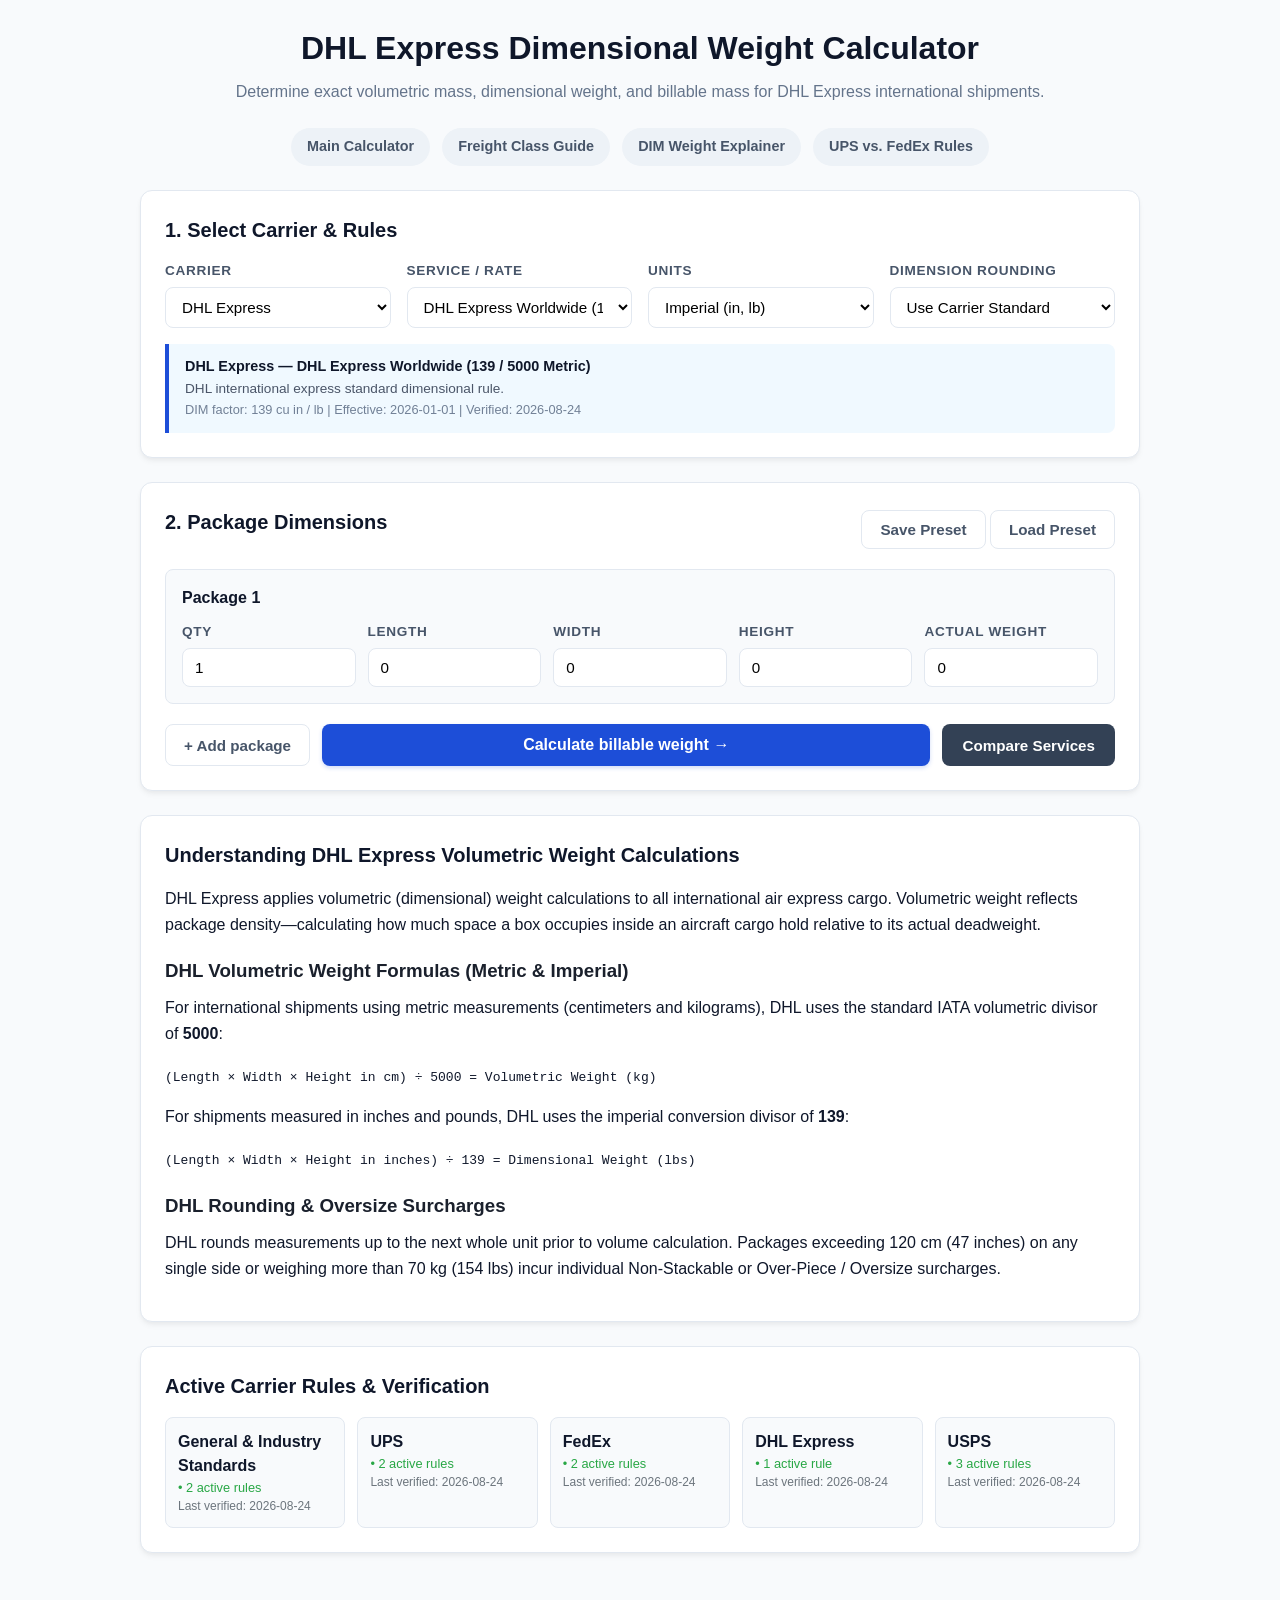
==== dhl-dim-calculator.html @ 014678d6 "Create dhl-dim-calculator.html" ====
<!DOCTYPE html>
<html lang="en">
<head>
    <meta charset="UTF-8">
    <meta name="viewport" content="width=device-width, initial-scale=1.0">
    <title>DHL Express DIM Weight Calculator | Volumetric Weight Tool</title>
    <meta name="description" content="Calculate volumetric dimensional weight for DHL Express Worldwide and international air shipments using standard 5000 metric and 139 imperial divisors.">
    <script async src="https://pagead2.googlesyndication.com/pagead/js/adsbygoogle.js?client=ca-pub-4218227228599951" crossorigin="anonymous"></script>
    <link rel="stylesheet" href="styles.css">
</head>
<body>
    <div class="container">
        <header>
            <h1>DHL Express Dimensional Weight Calculator</h1>
            <p>Determine exact volumetric mass, dimensional weight, and billable mass for DHL Express international shipments.</p>
        </header>

        <!-- Navigation Bar -->
        <nav class="top-nav">
            <a href="index.html" class="nav-link">Main Calculator</a>
            <a href="freight-class-guide.html" class="nav-link">Freight Class Guide</a>
            <a href="dim-weight-explainer.html" class="nav-link">DIM Weight Explainer</a>
            <a href="ups-vs-fedex-dim.html" class="nav-link">UPS vs. FedEx Rules</a>
        </nav>

        <!-- Calculator Tool Section -->
        <div class="card">
            <h2>1. Select Carrier & Rules</h2>
            <div class="form-grid">
                <div class="form-group">
                    <label for="carrier-select">Carrier</label>
                    <select id="carrier-select"></select>
                </div>
                <div class="form-group">
                    <label for="service-select">Service / Rate</label>
                    <select id="service-select"></select>
                </div>
                <div class="form-group">
                    <label for="unit-select">Units</label>
                    <select id="unit-select">
                        <option value="imperial">Imperial (in, lb)</option>
                        <option value="metric">Metric (cm, kg)</option>
                    </select>
                </div>
                <div class="form-group">
                    <label for="rounding-select">Dimension Rounding</label>
                    <select id="rounding-select">
                        <option value="carrier">Use Carrier Standard</option>
                        <option value="up">Round Up Always</option>
                        <option value="exact">Exact (No Rounding)</option>
                    </select>
                </div>
            </div>
            <div id="rule-info" class="info-box">Loading rule info...</div>
        </div>

        <div class="card">
            <div class="card-header-actions">
                <h2>2. Package Dimensions</h2>
                <div class="preset-controls">
                    <button type="button" class="btn-secondary" onclick="savePreset()">Save Preset</button>
                    <button type="button" class="btn-secondary" onclick="loadPreset()">Load Preset</button>
                </div>
            </div>

            <div id="package-rows"></div>

            <div class="button-group">
                <button type="button" class="btn-secondary" onclick="addPackageRow()">+ Add package</button>
                <button type="button" class="btn-primary" onclick="calculate()">Calculate billable weight &rarr;</button>
                <button type="button" class="btn-dark" onclick="compareServices()">Compare Services</button>
            </div>
        </div>

        <!-- Calculation Results -->
        <div id="results-card" class="card results-card" style="display: none;">
            <div class="card-header-actions">
                <h2>3. Calculation Summary</h2>
                <div class="export-controls">
                    <button type="button" class="btn-secondary" onclick="exportCSV()">Export CSV</button>
                    <button type="button" class="btn-secondary" onclick="exportPDF()">Print / Save PDF</button>
                </div>
            </div>
            <div class="summary-banner" id="summary-banner"></div>
            <div id="comparison-section" style="display: none;">
                <h3>Carrier Comparison Summary</h3>
                <div class="table-container">
                    <table class="data-table" id="comparison-table">
                        <thead>
                            <tr>
                                <th>Carrier / Rule</th>
                                <th>DIM Factor</th>
                                <th>Actual Wt</th>
                                <th>DIM Wt</th>
                                <th>Billable Wt</th>
                            </tr>
                        </thead>
                        <tbody></tbody>
                    </table>
                </div>
            </div>
            <h3>Package Details</h3>
            <div class="table-container">
                <table class="data-table" id="results-table">
                    <thead>
                        <tr>
                            <th>Pkg #</th>
                            <th>Qty</th>
                            <th>Dimensions</th>
                            <th>Volume</th>
                            <th>Actual Wt</th>
                            <th>DIM Wt</th>
                            <th>Density</th>
                            <th>Est. Freight Class</th>
                        </tr>
                    </thead>
                    <tbody></tbody>
                </table>
            </div>
        </div>

        <!-- SEO Content Section -->
        <div class="card guide-content">
            <h2>Understanding DHL Express Volumetric Weight Calculations</h2>
            <p>DHL Express applies volumetric (dimensional) weight calculations to all international air express cargo. Volumetric weight reflects package density—calculating how much space a box occupies inside an aircraft cargo hold relative to its actual deadweight.</p>
            
            <h3>DHL Volumetric Weight Formulas (Metric & Imperial)</h3>
            <p>For international shipments using metric measurements (centimeters and kilograms), DHL uses the standard IATA volumetric divisor of <strong>5000</strong>:</p>
            <p><code>(Length × Width × Height in cm) ÷ 5000 = Volumetric Weight (kg)</code></p>
            <p>For shipments measured in inches and pounds, DHL uses the imperial conversion divisor of <strong>139</strong>:</p>
            <p><code>(Length × Width × Height in inches) ÷ 139 = Dimensional Weight (lbs)</code></p>

            <h3>DHL Rounding & Oversize Surcharges</h3>
            <p>DHL rounds measurements up to the next whole unit prior to volume calculation. Packages exceeding 120 cm (47 inches) on any single side or weighing more than 70 kg (154 lbs) incur individual Non-Stackable or Over-Piece / Oversize surcharges.</p>
        </div>

        <div class="card">
            <h2>Active Carrier Rules & Verification</h2>
            <div class="status-grid" id="status-list"></div>
        </div>
    </div>

    <script src="carrier-rules.js"></script>
    <script src="calculator.js"></script>
    <script>
        // Pre-select DHL automatically when the page loads
        document.addEventListener("DOMContentLoaded", () => {
            const carrierSelect = document.getElementById("carrier-select");
            if (carrierSelect) {
                carrierSelect.value = "dhl";
                onCarrierChange();
            }
        });
    </script>
</body>
</html>
---- styles.css ----
/*
=========================================================
MAIN APPLICATION STYLES
=========================================================
*/

:root {
    --primary-color: #1d4ed8;
    --primary-hover: #1e40af;
    --secondary-color: #475569;
    --bg-color: #f8fafc;
    --card-bg: #ffffff;
    --border-color: #e2e8f0;
    --text-color: #0f172a;
    --text-muted: #64748b;
    --success-bg: #f0fdf4;
    --success-border: #bbf7d0;
    --warning-bg: #fefce8;
    --warning-border: #fef08a;
}

* {
    box-sizing: border-box;
    margin: 0;
    padding: 0;
}

body {
    font-family: -apple-system, BlinkMacSystemFont, "Segoe UI", Roboto, Helvetica, Arial, sans-serif;
    background-color: var(--bg-color);
    color: var(--text-color);
    line-height: 1.5;
    padding: 24px 16px;
}

.container {
    max-width: 1000px;
    margin: 0 auto;
}

header {
    margin-bottom: 24px;
    text-align: center;
}

header h1 {
    font-size: 2rem;
    color: var(--text-color);
    margin-bottom: 8px;
    font-weight: 800;
}

header p {
    color: var(--text-muted);
    font-size: 1rem;
}

/* Navigation Bar */
.top-nav {
    display: flex;
    justify-content: center;
    gap: 12px;
    margin-bottom: 24px;
    flex-wrap: wrap;
}

.nav-link {
    text-decoration: none;
    color: var(--secondary-color);
    font-weight: 600;
    font-size: 0.9rem;
    padding: 8px 16px;
    border-radius: 20px;
    background: #edf2f7;
    transition: all 0.2s ease;
}

.nav-link:hover {
    background: #e2e8f0;
    color: var(--primary-color);
}

.nav-link.active {
    background: var(--primary-color);
    color: #ffffff;
}

/* Cards & Layout */
.card {
    background: var(--card-bg);
    border: 1px solid var(--border-color);
    border-radius: 12px;
    padding: 24px;
    margin-bottom: 24px;
    box-shadow: 0 4px 6px -1px rgba(0, 0, 0, 0.05), 0 2px 4px -1px rgba(0, 0, 0, 0.03);
}

.card h2 {
    font-size: 1.25rem;
    margin-bottom: 16px;
    font-weight: 700;
}

.card-header-actions {
    display: flex;
    justify-content: space-between;
    align-items: center;
    margin-bottom: 16px;
}

/* Form Elements */
.form-grid {
    display: grid;
    grid-template-columns: repeat(auto-fit, minmax(200px, 1fr));
    gap: 16px;
    margin-bottom: 16px;
}

.form-grid-5 {
    display: grid;
    grid-template-columns: repeat(auto-fit, minmax(130px, 1fr));
    gap: 12px;
}

.form-group {
    display: flex;
    flex-direction: column;
}

.form-group label {
    font-size: 0.85rem;
    font-weight: 600;
    margin-bottom: 6px;
    color: var(--secondary-color);
    text-transform: uppercase;
    letter-spacing: 0.05em;
}

input, select {
    width: 100%;
    padding: 10px 12px;
    border: 1px solid var(--border-color);
    border-radius: 8px;
    font-size: 0.95rem;
    background-color: #fff;
    transition: border-color 0.2s ease;
}

input:focus, select:focus {
    outline: none;
    border-color: var(--primary-color);
    box-shadow: 0 0 0 3px rgba(29, 78, 216, 0.15);
}

/* Info Banner */
.info-box {
    background-color: #f0f9ff;
    border-left: 4px solid var(--primary-color);
    padding: 12px 16px;
    border-radius: 0 8px 8px 0;
    font-size: 0.9rem;
    margin-top: 12px;
}

/* Package Rows */
.package-row {
    background-color: #f8fafc;
    border: 1px solid var(--border-color);
    border-radius: 8px;
    padding: 16px;
    margin-bottom: 12px;
}

.package-row-header {
    display: flex;
    justify-content: space-between;
    align-items: center;
    margin-bottom: 12px;
    font-weight: 700;
}

.remove-package {
    background: none;
    border: none;
    color: #ef4444;
    cursor: pointer;
    font-size: 0.85rem;
    font-weight: 600;
}

/* Buttons */
.button-group {
    display: flex;
    gap: 12px;
    margin-top: 20px;
    flex-wrap: wrap;
}

.btn-primary {
    background-color: var(--primary-color);
    color: #ffffff;
    font-size: 1rem;
    font-weight: 700;
    padding: 12px 24px;
    border: none;
    border-radius: 8px;
    cursor: pointer;
    flex: 2;
    min-width: 200px;
    box-shadow: 0 2px 4px rgba(29, 78, 216, 0.2);
    transition: all 0.2s ease;
}

.btn-primary:hover {
    background-color: var(--primary-hover);
}

.btn-secondary {
    background-color: #ffffff;
    color: var(--secondary-color);
    font-size: 0.95rem;
    font-weight: 600;
    padding: 10px 18px;
    border: 1px solid var(--border-color);
    border-radius: 8px;
    cursor: pointer;
    transition: all 0.2s ease;
}

.btn-secondary:hover {
    background-color: #f1f5f9;
}

.btn-dark {
    background-color: #334155;
    color: #ffffff;
    font-size: 0.95rem;
    font-weight: 600;
    padding: 10px 20px;
    border: none;
    border-radius: 8px;
    cursor: pointer;
    white-space: nowrap;
    transition: background-color 0.2s ease;
}

.btn-dark:hover {
    background-color: #1e293b;
}

/* Summary Banners & Tables */
.summary-banner {
    padding: 16px 20px;
    border-radius: 8px;
    margin-bottom: 20px;
}

.summary-banner.success {
    background-color: var(--success-bg);
    border: 1px solid var(--success-border);
}

.summary-banner.warning {
    background-color: var(--warning-bg);
    border: 1px solid var(--warning-border);
}

.table-container {
    overflow-x: auto;
    margin-bottom: 20px;
}

.data-table {
    width: 100%;
    border-collapse: collapse;
    text-align: left;
    font-size: 0.9rem;
}

.data-table th {
    background-color: #f1f5f9;
    padding: 12px;
    font-weight: 700;
    border-bottom: 2px solid var(--border-color);
}

.data-table td {
    padding: 12px;
    border-bottom: 1px solid var(--border-color);
}

.status-grid {
    display: grid;
    grid-template-columns: repeat(auto-fit, minmax(180px, 1fr));
    gap: 12px;
}

.status-item {
    background: #f8fafc;
    border: 1px solid var(--border-color);
    padding: 12px;
    border-radius: 8px;
}

/* Guide Content Styles */
.guide-content p {
    margin-bottom: 16px;
    line-height: 1.6;
}

.guide-content h3 {
    margin: 20px 0 10px 0;
    color: #1a202c;
}

/* Print Overrides */
@media print {
    body {
        background-color: #fff;
        padding: 0;
    }

    .container {
        max-width: 100% !important;
        width: 100% !important;
        margin: 0 !important;
    }

    .preset-controls, 
    .button-group, 
    .export-controls, 
    .remove-package,
    .top-nav {
        display: none !important;
    }
}
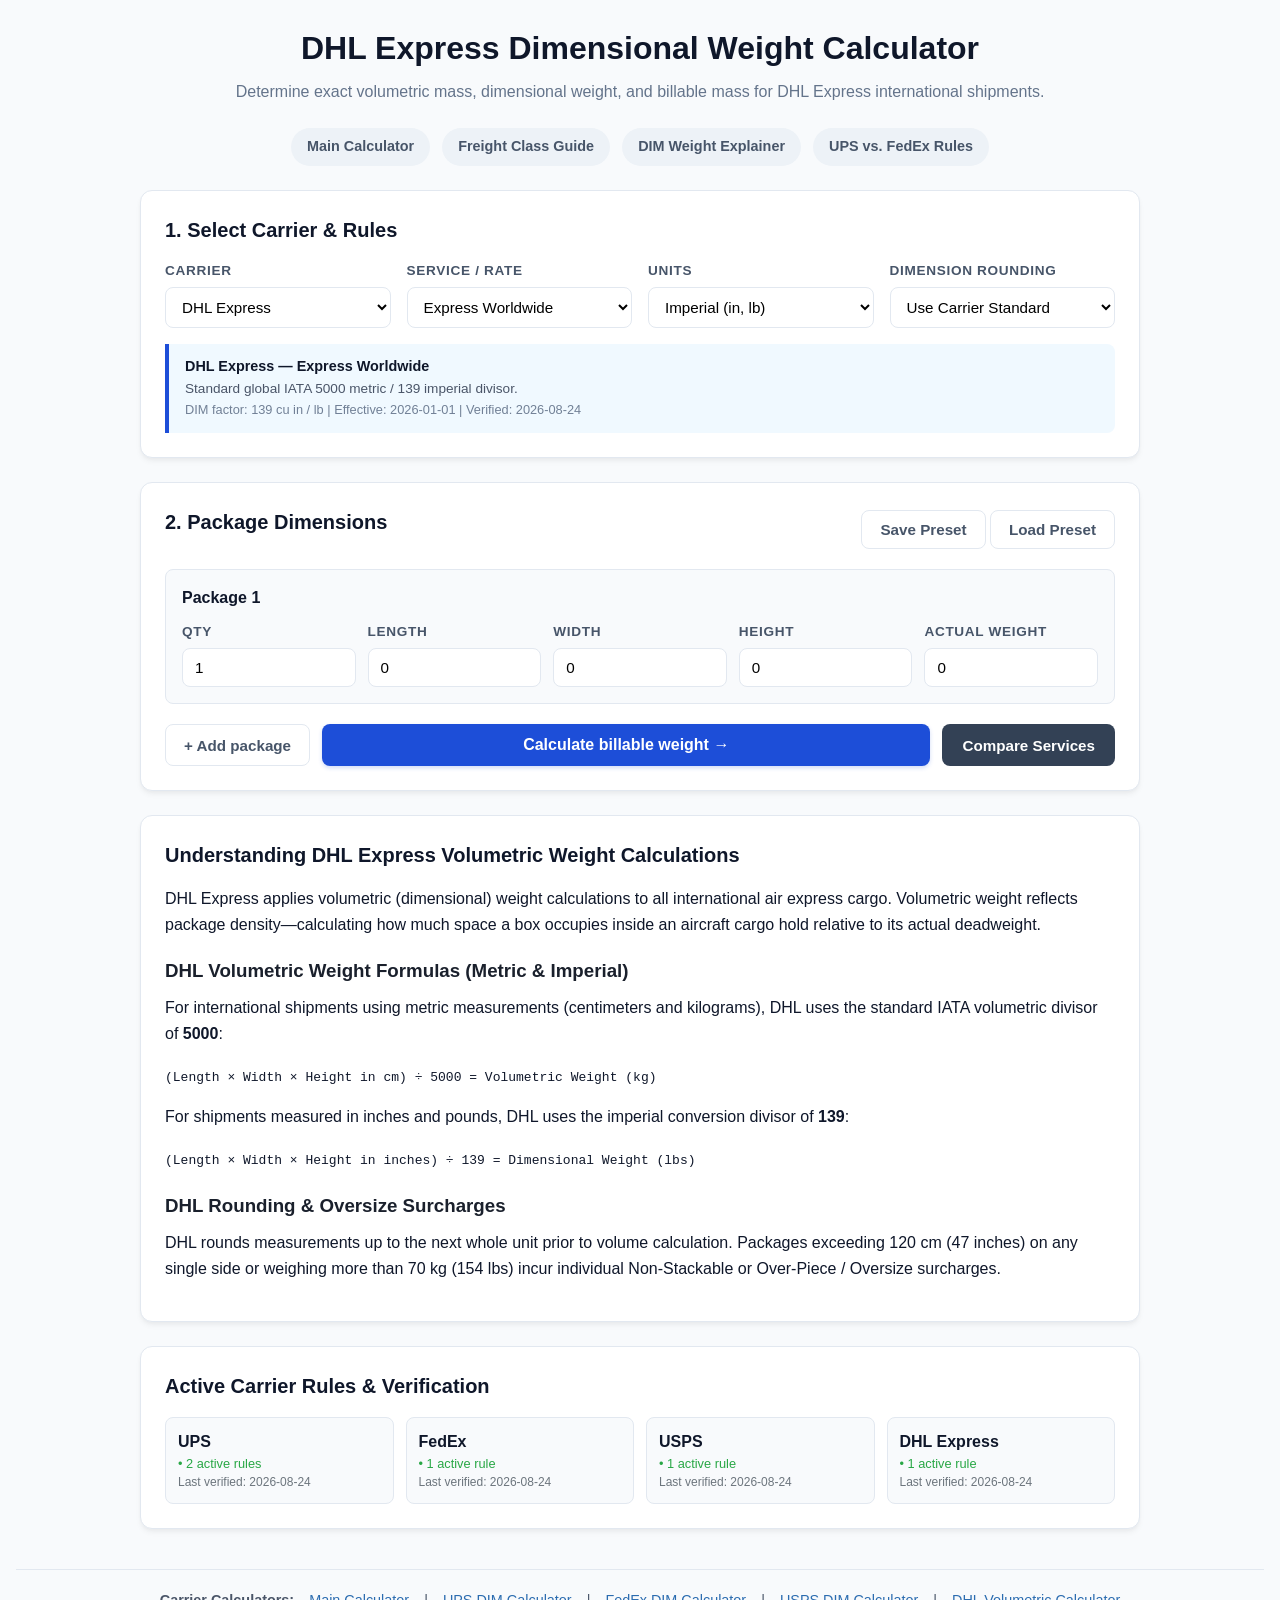
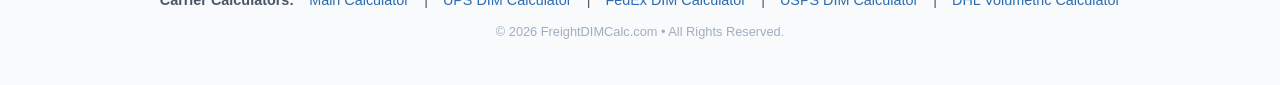
==== commit 398dcfdf: "Update dhl-dim-calculator.html" ====
--- a/dhl-dim-calculator.html
+++ b/dhl-dim-calculator.html
@@ -152,5 +152,17 @@
             }
         });
     </script>
+    <!-- Internal Footer Links for SEO -->
+<footer style="margin-top: 40px; padding: 20px 0; border-top: 1px solid #e2e8f0; text-align: center; font-size: 0.9rem; color: #4a5568;">
+    <div style="max-width: 1000px; margin: 0 auto; display: flex; flex-wrap: wrap; justify-content: center; gap: 15px;">
+        <strong>Carrier Calculators:</strong>
+        <a href="index.html" style="color: #2b6cb0; text-decoration: none;">Main Calculator</a> | 
+        <a href="ups-dim-calculator.html" style="color: #2b6cb0; text-decoration: none;">UPS DIM Calculator</a> | 
+        <a href="fedex-dim-calculator.html" style="color: #2b6cb0; text-decoration: none;">FedEx DIM Calculator</a> | 
+        <a href="usps-dim-calculator.html" style="color: #2b6cb0; text-decoration: none;">USPS DIM Calculator</a> | 
+        <a href="dhl-dim-calculator.html" style="color: #2b6cb0; text-decoration: none;">DHL Volumetric Calculator</a>
+    </div>
+    <p style="margin-top: 10px; font-size: 0.8rem; color: #a0aec0;">&copy; 2026 FreightDIMCalc.com &bull; All Rights Reserved.</p>
+</footer>
 </body>
 </html>
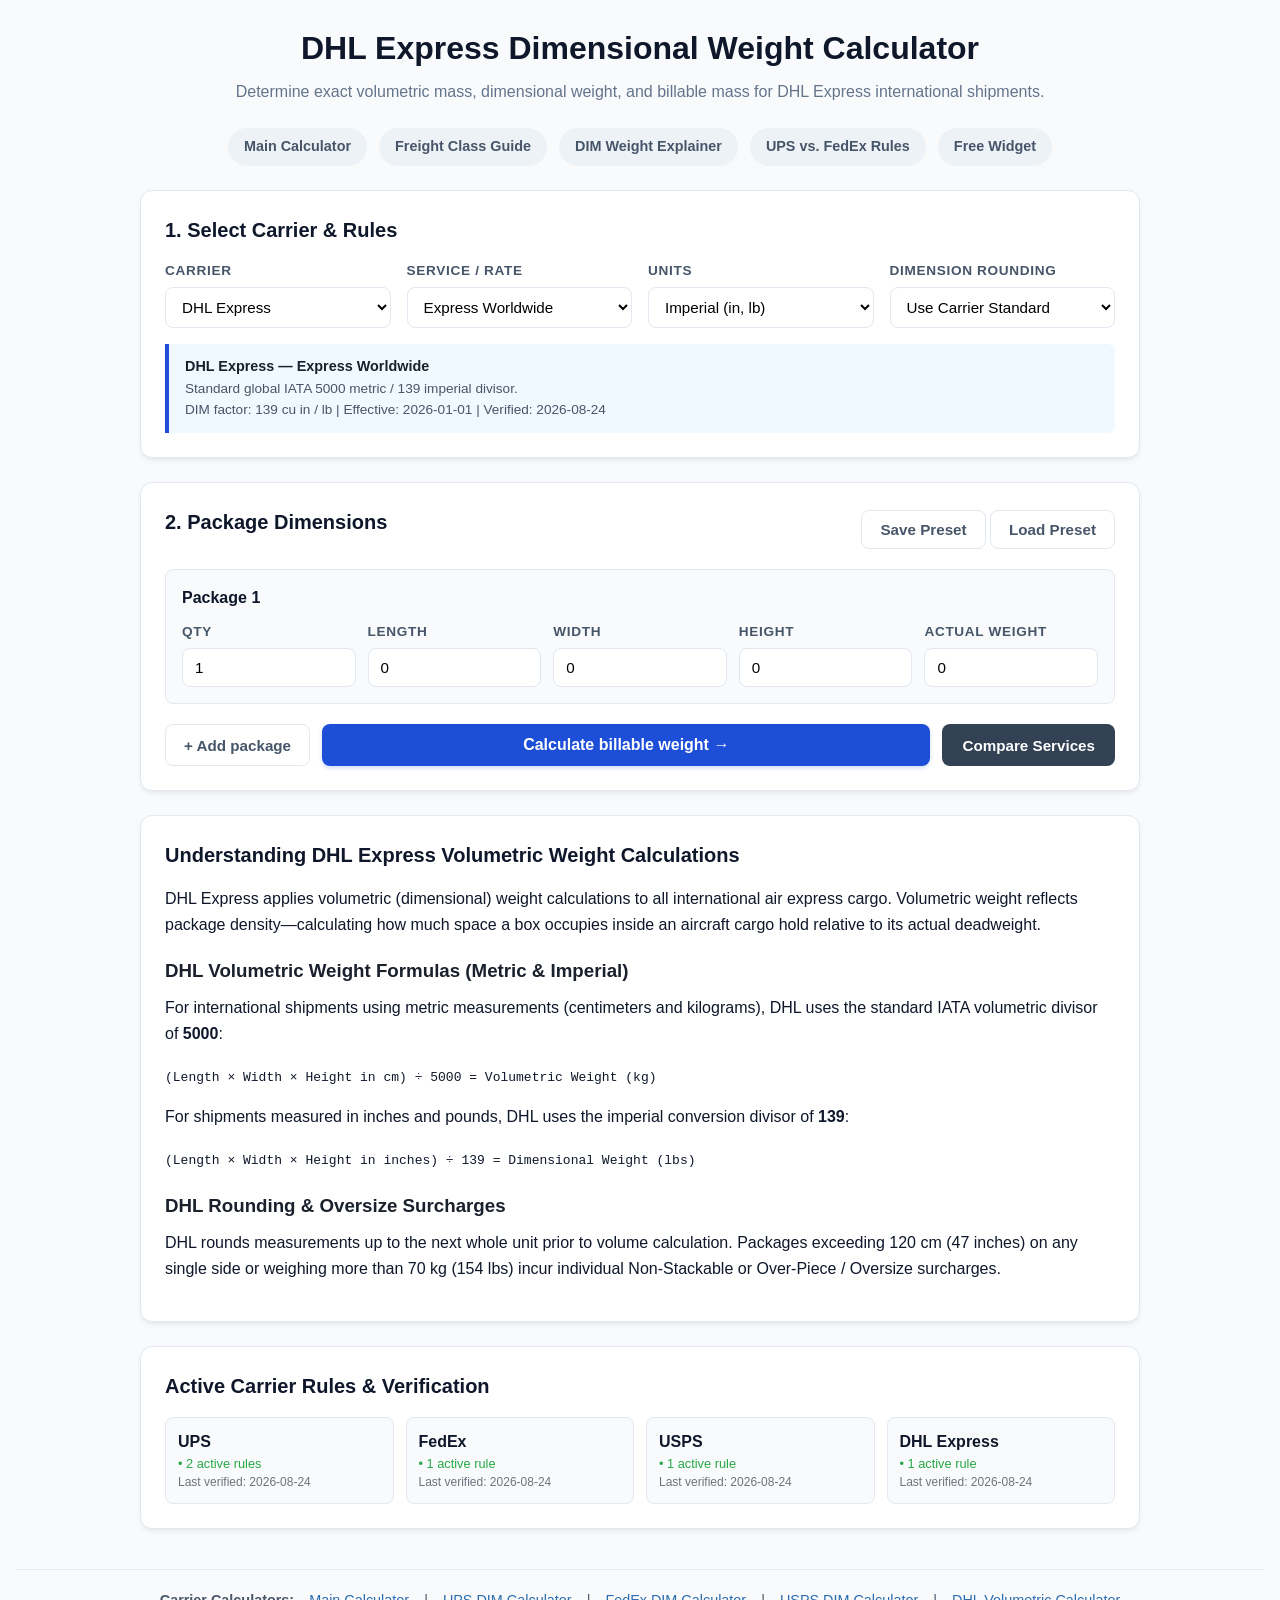
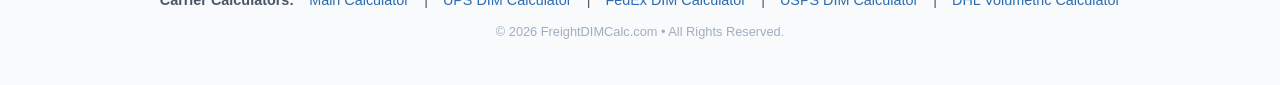
==== commit 96456fba: "Update dhl-dim-calculator.html" ====
--- a/dhl-dim-calculator.html
+++ b/dhl-dim-calculator.html
@@ -21,6 +21,7 @@
             <a href="freight-class-guide.html" class="nav-link">Freight Class Guide</a>
             <a href="dim-weight-explainer.html" class="nav-link">DIM Weight Explainer</a>
             <a href="ups-vs-fedex-dim.html" class="nav-link">UPS vs. FedEx Rules</a>
+            <a href="embed-widget.html" class="nav-link">Free Widget</a>
         </nav>
 
         <!-- Calculator Tool Section -->
@@ -164,5 +165,14 @@
     </div>
     <p style="margin-top: 10px; font-size: 0.8rem; color: #a0aec0;">&copy; 2026 FreightDIMCalc.com &bull; All Rights Reserved.</p>
 </footer>
+    <script>
+  document.addEventListener("DOMContentLoaded", () => {
+    const carrierSelect = document.getElementById("carrier-select");
+    if (carrierSelect) {
+      carrierSelect.value = "dhl";
+      onCarrierChange();
+    }
+  });
+</script>
 </body>
 </html>
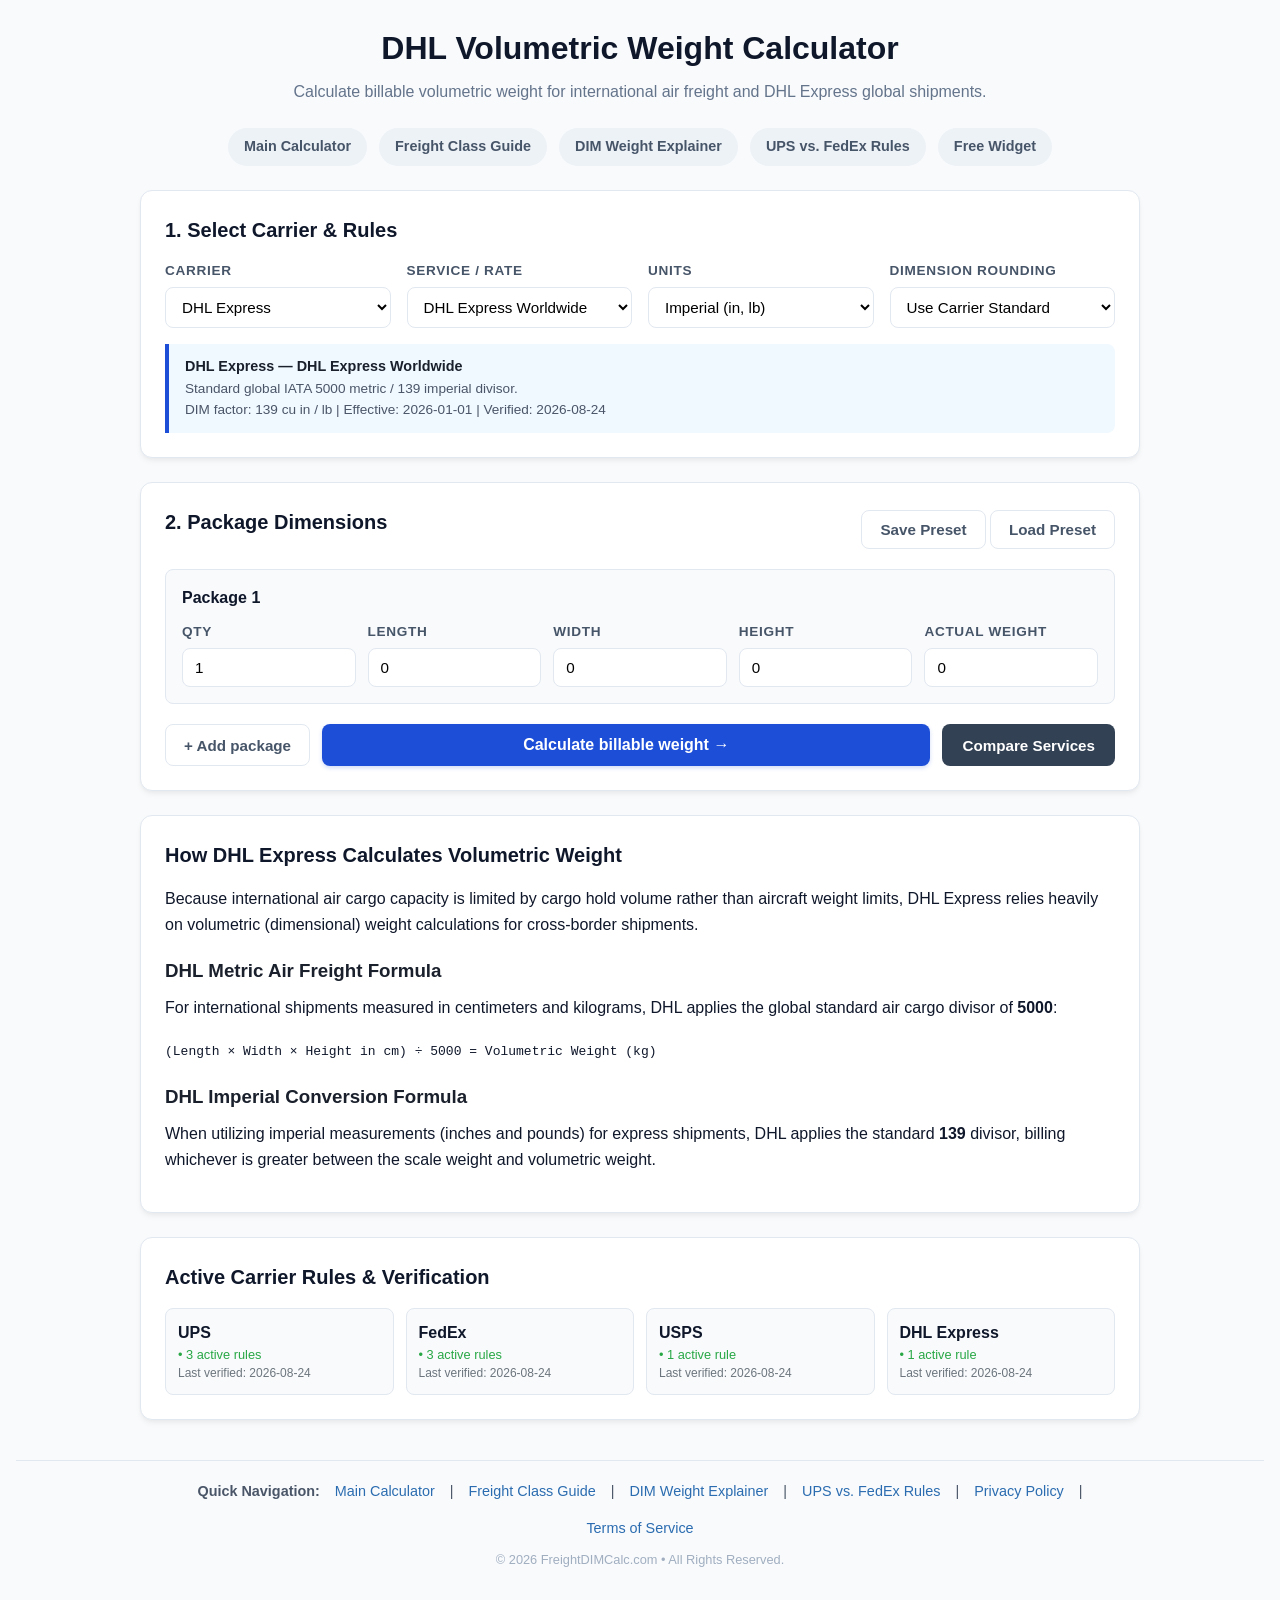
==== commit 6221f97b: "Update dhl-dim-calculator.html" ====
--- a/dhl-dim-calculator.html
+++ b/dhl-dim-calculator.html
@@ -3,16 +3,16 @@
 <head>
     <meta charset="UTF-8">
     <meta name="viewport" content="width=device-width, initial-scale=1.0">
-    <title>DHL Express DIM Weight Calculator | Volumetric Weight Tool</title>
-    <meta name="description" content="Calculate volumetric dimensional weight for DHL Express Worldwide and international air shipments using standard 5000 metric and 139 imperial divisors.">
+    <title>DHL Volumetric Weight Calculator | International Express Rules</title>
+    <meta name="description" content="Calculate volumetric and dimensional weight for DHL Express international shipments using global air freight standards.">
     <script async src="https://pagead2.googlesyndication.com/pagead/js/adsbygoogle.js?client=ca-pub-4218227228599951" crossorigin="anonymous"></script>
     <link rel="stylesheet" href="styles.css">
 </head>
 <body>
     <div class="container">
         <header>
-            <h1>DHL Express Dimensional Weight Calculator</h1>
-            <p>Determine exact volumetric mass, dimensional weight, and billable mass for DHL Express international shipments.</p>
+            <h1>DHL Volumetric Weight Calculator</h1>
+            <p>Calculate billable volumetric weight for international air freight and DHL Express global shipments.</p>
         </header>
 
         <!-- Navigation Bar -->
@@ -122,17 +122,15 @@
 
         <!-- SEO Content Section -->
         <div class="card guide-content">
-            <h2>Understanding DHL Express Volumetric Weight Calculations</h2>
-            <p>DHL Express applies volumetric (dimensional) weight calculations to all international air express cargo. Volumetric weight reflects package density—calculating how much space a box occupies inside an aircraft cargo hold relative to its actual deadweight.</p>
+            <h2>How DHL Express Calculates Volumetric Weight</h2>
+            <p>Because international air cargo capacity is limited by cargo hold volume rather than aircraft weight limits, DHL Express relies heavily on volumetric (dimensional) weight calculations for cross-border shipments.</p>
             
-            <h3>DHL Volumetric Weight Formulas (Metric & Imperial)</h3>
-            <p>For international shipments using metric measurements (centimeters and kilograms), DHL uses the standard IATA volumetric divisor of <strong>5000</strong>:</p>
+            <h3>DHL Metric Air Freight Formula</h3>
+            <p>For international shipments measured in centimeters and kilograms, DHL applies the global standard air cargo divisor of <strong>5000</strong>:</p>
             <p><code>(Length × Width × Height in cm) ÷ 5000 = Volumetric Weight (kg)</code></p>
-            <p>For shipments measured in inches and pounds, DHL uses the imperial conversion divisor of <strong>139</strong>:</p>
-            <p><code>(Length × Width × Height in inches) ÷ 139 = Dimensional Weight (lbs)</code></p>
 
-            <h3>DHL Rounding & Oversize Surcharges</h3>
-            <p>DHL rounds measurements up to the next whole unit prior to volume calculation. Packages exceeding 120 cm (47 inches) on any single side or weighing more than 70 kg (154 lbs) incur individual Non-Stackable or Over-Piece / Oversize surcharges.</p>
+            <h3>DHL Imperial Conversion Formula</h3>
+            <p>When utilizing imperial measurements (inches and pounds) for express shipments, DHL applies the standard <strong>139</strong> divisor, billing whichever is greater between the scale weight and volumetric weight.</p>
         </div>
 
         <div class="card">
@@ -140,6 +138,20 @@
             <div class="status-grid" id="status-list"></div>
         </div>
     </div>
+
+    <!-- Unified Footer Links for SEO -->
+    <footer style="margin-top: 40px; padding: 20px 0; border-top: 1px solid #e2e8f0; text-align: center; font-size: 0.9rem; color: #4a5568;">
+        <div style="max-width: 1000px; margin: 0 auto; display: flex; flex-wrap: wrap; justify-content: center; gap: 15px;">
+            <strong>Quick Navigation:</strong>
+            <a href="index.html" style="color: #2b6cb0; text-decoration: none;">Main Calculator</a> | 
+            <a href="freight-class-guide.html" style="color: #2b6cb0; text-decoration: none;">Freight Class Guide</a> | 
+            <a href="dim-weight-explainer.html" style="color: #2b6cb0; text-decoration: none;">DIM Weight Explainer</a> | 
+            <a href="ups-vs-fedex-dim.html" style="color: #2b6cb0; text-decoration: none;">UPS vs. FedEx Rules</a> |
+            <a href="privacy.html" style="color: #2b6cb0; text-decoration: none;">Privacy Policy</a> |
+            <a href="terms.html" style="color: #2b6cb0; text-decoration: none;">Terms of Service</a>
+        </div>
+        <p style="margin-top: 10px; font-size: 0.8rem; color: #a0aec0;">&copy; 2026 FreightDIMCalc.com &bull; All Rights Reserved.</p>
+    </footer>
 
     <script src="carrier-rules.js"></script>
     <script src="calculator.js"></script>
@@ -153,26 +165,5 @@
             }
         });
     </script>
-    <!-- Internal Footer Links for SEO -->
-<footer style="margin-top: 40px; padding: 20px 0; border-top: 1px solid #e2e8f0; text-align: center; font-size: 0.9rem; color: #4a5568;">
-    <div style="max-width: 1000px; margin: 0 auto; display: flex; flex-wrap: wrap; justify-content: center; gap: 15px;">
-        <strong>Carrier Calculators:</strong>
-        <a href="index.html" style="color: #2b6cb0; text-decoration: none;">Main Calculator</a> | 
-        <a href="ups-dim-calculator.html" style="color: #2b6cb0; text-decoration: none;">UPS DIM Calculator</a> | 
-        <a href="fedex-dim-calculator.html" style="color: #2b6cb0; text-decoration: none;">FedEx DIM Calculator</a> | 
-        <a href="usps-dim-calculator.html" style="color: #2b6cb0; text-decoration: none;">USPS DIM Calculator</a> | 
-        <a href="dhl-dim-calculator.html" style="color: #2b6cb0; text-decoration: none;">DHL Volumetric Calculator</a>
-    </div>
-    <p style="margin-top: 10px; font-size: 0.8rem; color: #a0aec0;">&copy; 2026 FreightDIMCalc.com &bull; All Rights Reserved.</p>
-</footer>
-    <script>
-  document.addEventListener("DOMContentLoaded", () => {
-    const carrierSelect = document.getElementById("carrier-select");
-    if (carrierSelect) {
-      carrierSelect.value = "dhl";
-      onCarrierChange();
-    }
-  });
-</script>
 </body>
 </html>
